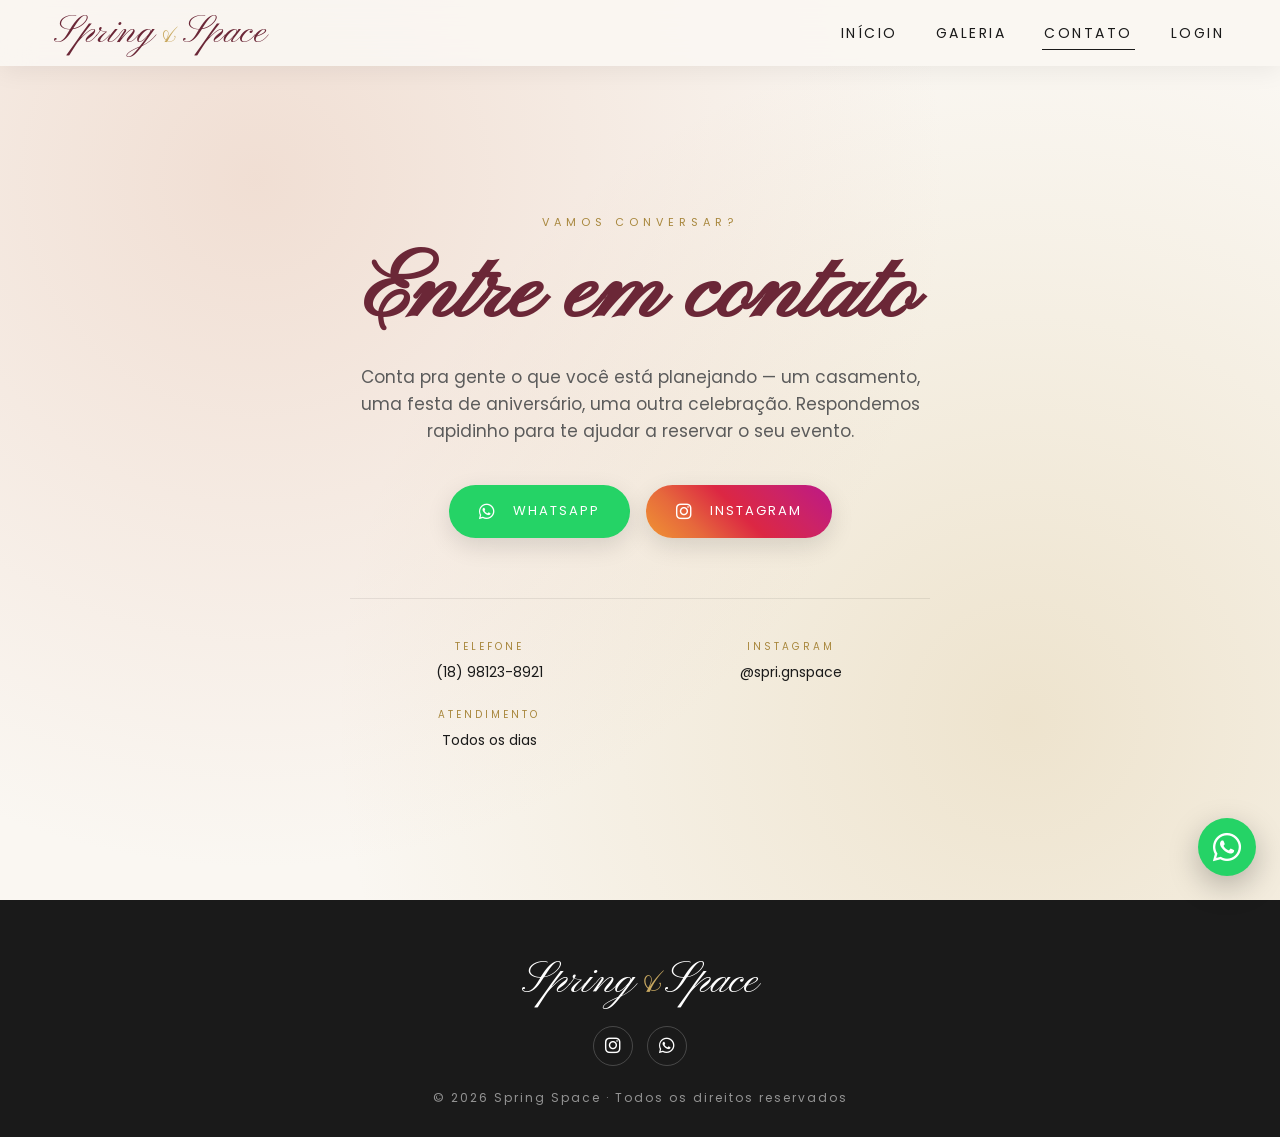
==== contato.html @ 98b64671 "Versão oficial: Adicionado Painel Admin, Ícones Profissionais e Vídeos" ====
<!DOCTYPE html>
<html lang="pt-br">
<head>
<meta charset="UTF-8">
<meta name="viewport" content="width=device-width, initial-scale=1">
<title>Contato · Spring Space</title>
<meta name="description" content="Entre em contato com o Spring Space pelo WhatsApp ou Instagram e agende uma visita ao espaço.">

<link rel="preconnect" href="https://fonts.googleapis.com">
<link rel="preconnect" href="https://fonts.gstatic.com" crossorigin>
<link href="https://fonts.googleapis.com/css2?family=Playfair+Display:ital,wght@0,400;0,500;0,600;1,400&family=Pinyon+Script&family=Great+Vibes&family=Poppins:wght@300;400;500;600&display=swap" rel="stylesheet">
<link rel="stylesheet" href="https://cdnjs.cloudflare.com/ajax/libs/font-awesome/6.5.1/css/all.min.css">

<link rel="stylesheet" href="css/style.css">
</head>
<body>

<header id="site-header" class="scrolled">
    <div class="logo"><a href="index.html">Spring<span class="amp">&amp;</span>Space</a></div>
    <button class="burger" id="burger" aria-label="Abrir menu"><span></span><span></span><span></span></button>
    <nav id="site-nav">
        <a href="index.html">Início</a>
        <a href="galeria.html">Galeria</a>
        <a href="contato.html" class="active">Contato</a>
        <a href="login.html">Login</a>
    </nav>
</header>

<section class="contato">
    <div class="contato-card reveal">
        <span class="eyebrow">Vamos conversar?</span>
        <h2>Entre em contato</h2>
        <p>Conta pra gente o que você está planejando — um casamento, uma festa de aniversário, uma outra celebração. Respondemos rapidinho para te ajudar a reservar o seu evento.</p>

        <div class="contato-buttons">
            <a href="https://wa.me/5518981238921" class="btn-contato whats" target="_blank" rel="noopener">
                <i class="fab fa-whatsapp"></i> <span>WhatsApp</span>
            </a>
            <a href="https://www.instagram.com/spri.gnspace" class="btn-contato insta" target="_blank" rel="noopener">
                <i class="fab fa-instagram"></i> <span>Instagram</span>
            </a>
        </div>

        <div class="contato-info">
            <div>
                <div class="label">Telefone</div>
                <div class="value">(18) 98123-8921</div>
            </div>
            <div>
                <div class="label">Instagram</div>
                <div class="value">@spri.gnspace</div>
            </div>
            <div>
                <div class="label">Atendimento</div>
                <div class="value">Todos os dias</div>
            </div>
        </div>
    </div>
</section>

<footer>
    <div class="foot-sig">Spring<span class="amp">&amp;</span>Space</div>
    <div class="socials">
        <a href="https://www.instagram.com/spri.gnspace" target="_blank" rel="noopener" aria-label="Instagram"><i class="fab fa-instagram"></i></a>
        <a href="https://wa.me/5518981238921" target="_blank" rel="noopener" aria-label="WhatsApp"><i class="fab fa-whatsapp"></i></a>
    </div>
    <p class="copy">© <span id="year">2026</span> Spring Space · Todos os direitos reservados</p>
</footer>

<a href="https://wa.me/5518981238921" class="whatsapp-float" target="_blank" rel="noopener" aria-label="WhatsApp"><i class="fab fa-whatsapp"></i></a>
<button class="back-top" aria-label="Voltar ao topo" title="Voltar ao topo">↑</button>

<script src="js/script.js"></script>
</body>
</html>
---- css/style.css ----
/* =========================================================
   Spring Space — Visual Identity
   Palette: ivory, rose, burgundy, gold, charcoal
   Type:    Playfair Display (serif) + Poppins (body) + Pinyon Script (signature)
   ========================================================= */

:root {
    --ivory: #faf7f2;
    --cream: #f2ebe1;
    --rose:  #e7c6b5;
    --gold:  #c9a961;
    --gold-dark: #a8873d;
    --burgundy: #6b2737;
    --charcoal: #1a1a1a;
    --muted: #5b5b5b;
    --white: #ffffff;
    --shadow-sm: 0 4px 14px rgba(0,0,0,0.08);
    --shadow-md: 0 14px 40px rgba(0,0,0,0.18);
    --shadow-lg: 0 30px 80px rgba(0,0,0,0.35);
    --radius: 14px;
    --ease: cubic-bezier(.22,.61,.36,1);
}

/* RESET */
*, *::before, *::after {
    margin: 0;
    padding: 0;
    box-sizing: border-box;
}

html { scroll-behavior: smooth; }

body {
    font-family: 'Poppins', system-ui, sans-serif;
    background: var(--ivory);
    color: var(--charcoal);
    line-height: 1.6;
    overflow-x: hidden;
    -webkit-font-smoothing: antialiased;
}

img { display: block; max-width: 100%; }

/* =========================================================
   HEADER / NAV
   ========================================================= */
header {
    position: fixed;
    inset: 0 0 auto 0;
    padding: 22px 54px;
    display: flex;
    justify-content: space-between;
    align-items: center;
    z-index: 1000;
    transition: background .4s var(--ease), padding .4s var(--ease), box-shadow .4s var(--ease);
}

header.scrolled {
    background: rgba(250, 247, 242, 0.92);
    backdrop-filter: blur(16px);
    -webkit-backdrop-filter: blur(16px);
    padding: 14px 54px;
    box-shadow: 0 6px 24px rgba(0,0,0,0.06);
}

/* Signature logo */
.logo {
    font-family: 'Pinyon Script', 'Great Vibes', cursive;
    font-weight: 400;
    font-size: clamp(30px, 3vw, 44px);
    color: var(--white);
    letter-spacing: .5px;
    text-shadow: 0 2px 18px rgba(0,0,0,0.35);
    transition: color .4s var(--ease), text-shadow .4s var(--ease);
    line-height: 1;
}
.logo a { color: inherit; text-decoration: none; }
.logo .amp { color: var(--gold); font-size: .85em; margin: 0 .05em; }

header.scrolled .logo {
    color: var(--burgundy);
    text-shadow: none;
}

/* Nav */
nav {
    display: flex;
    gap: 34px;
    align-items: center;
}
nav a {
    color: var(--white);
    text-decoration: none;
    font-size: 14px;
    font-weight: 400;
    letter-spacing: 2.5px;
    text-transform: uppercase;
    position: relative;
    padding: 6px 2px;
    transition: color .3s var(--ease);
}
nav a::after {
    content: "";
    position: absolute;
    left: 0; bottom: 0;
    width: 0%; height: 1.5px;
    background: currentColor;
    transition: width .4s var(--ease);
}
nav a:hover::after,
nav a.active::after { width: 100%; }
header.scrolled nav a { color: var(--charcoal); }

/* Mobile burger */
.burger {
    display: none;
    width: 30px; height: 22px;
    background: transparent;
    border: none;
    cursor: pointer;
    position: relative;
}
.burger span {
    position: absolute;
    left: 0; right: 0;
    height: 2px;
    background: var(--white);
    transition: transform .35s var(--ease), top .35s var(--ease), opacity .2s var(--ease), background .35s var(--ease);
}
.burger span:nth-child(1) { top: 2px; }
.burger span:nth-child(2) { top: 10px; }
.burger span:nth-child(3) { top: 18px; }
header.scrolled .burger span { background: var(--charcoal); }
.burger.open span:nth-child(1) { top: 10px; transform: rotate(45deg); }
.burger.open span:nth-child(2) { opacity: 0; }
.burger.open span:nth-child(3) { top: 10px; transform: rotate(-45deg); }

/* =========================================================
   HERO
   ========================================================= */
.hero {
    position: relative;
    min-height: 100vh;
    display: flex;
    align-items: center;
    justify-content: center;
    text-align: center;
    color: var(--white);
    overflow: hidden;
}
.hero-slides {
    position: absolute; inset: 0;
    z-index: 0;
}
.hero-slide {
    position: absolute; inset: 0;
    background-size: cover;
    background-position: center;
    opacity: 0;
    transform: scale(1.08);
    transition: opacity 1.6s var(--ease), transform 8s ease-out;
}
.hero-slide.active {
    opacity: 1;
    transform: scale(1);
}
.hero::before {
    content: "";
    position: absolute; inset: 0;
    background: linear-gradient(180deg, rgba(0,0,0,.35) 0%, rgba(0,0,0,.55) 100%);
    z-index: 1;
}
.hero-content {
    position: relative;
    z-index: 2;
    padding: 0 24px;
    max-width: 900px;
}
.hero .brand-signature {
    font-family: 'Pinyon Script', 'Great Vibes', cursive;
    font-size: clamp(64px, 11vw, 150px);
    line-height: 1;
    color: var(--white);
    text-shadow: 0 6px 40px rgba(0,0,0,.45);
    opacity: 0;
    transform: translateY(30px);
    animation: signatureIn 1.8s var(--ease) forwards;
}
.hero .brand-signature .amp {
    color: var(--gold);
    font-size: .85em;
    display: inline-block;
    margin: 0 .08em;
}
.hero .kicker {
    display: inline-block;
    font-size: 12px;
    letter-spacing: 5px;
    text-transform: uppercase;
    margin-bottom: 18px;
    color: var(--gold);
    opacity: 0;
    animation: fadeUp .9s var(--ease) .3s forwards;
}
.hero .tagline {
    margin-top: 18px;
    font-family: 'Playfair Display', serif;
    font-weight: 400;
    font-size: clamp(18px, 2.2vw, 26px);
    font-style: italic;
    letter-spacing: .5px;
    opacity: 0;
    animation: fadeUp 1s var(--ease) 1s forwards;
}
.hero .hero-cta {
    margin-top: 36px;
    display: inline-flex;
    gap: 14px;
    flex-wrap: wrap;
    justify-content: center;
    opacity: 0;
    animation: fadeUp 1s var(--ease) 1.4s forwards;
}
.scroll-hint {
    position: absolute;
    bottom: 28px;
    left: 50%;
    transform: translateX(-50%);
    z-index: 2;
    color: var(--white);
    font-size: 11px;
    letter-spacing: 3px;
    text-transform: uppercase;
    opacity: .85;
    display: flex;
    flex-direction: column;
    align-items: center;
    gap: 8px;
}
.scroll-hint .line {
    width: 1px; height: 40px;
    background: var(--white);
    position: relative;
    overflow: hidden;
}
.scroll-hint .line::after {
    content: "";
    position: absolute;
    top: -40px; left: 0;
    width: 100%; height: 40px;
    background: var(--gold);
    animation: scrollLine 2.4s var(--ease) infinite;
}

/* =========================================================
   BUTTONS
   ========================================================= */
.btn {
    position: relative;
    display: inline-flex;
    align-items: center;
    gap: 10px;
    padding: 14px 32px;
    font-size: 12px;
    letter-spacing: 3px;
    text-transform: uppercase;
    text-decoration: none;
    border: 1.5px solid currentColor;
    color: var(--white);
    background: transparent;
    overflow: hidden;
    transition: color .35s var(--ease), border-color .35s var(--ease), transform .35s var(--ease);
    cursor: pointer;
}
.btn::before {
    content: "";
    position: absolute;
    inset: 0;
    background: var(--white);
    transform: translateY(101%);
    transition: transform .45s var(--ease);
    z-index: 0;
}
.btn > * { position: relative; z-index: 1; }
.btn:hover { color: var(--burgundy); border-color: var(--white); }
.btn:hover::before { transform: translateY(0); }

.btn-solid {
    color: var(--charcoal);
    background: var(--gold);
    border-color: var(--gold);
}
.btn-solid::before { background: var(--burgundy); }
.btn-solid:hover { color: var(--white); border-color: var(--burgundy); }

/* =========================================================
   GENERIC SECTION
   ========================================================= */
section { padding: clamp(70px, 10vw, 130px) 24px; }
.container { max-width: 1200px; margin: 0 auto; }

.section-head {
    text-align: center;
    margin-bottom: 60px;
}
.section-head .eyebrow {
    display: inline-block;
    font-size: 11px;
    letter-spacing: 5px;
    text-transform: uppercase;
    color: var(--gold-dark);
    margin-bottom: 14px;
}
.section-head h2 {
    font-family: 'Playfair Display', serif;
    font-weight: 500;
    font-size: clamp(30px, 4.5vw, 52px);
    color: var(--burgundy);
    margin-bottom: 12px;
    line-height: 1.15;
}
.section-head h2 em {
    font-family: 'Pinyon Script', cursive;
    font-style: normal;
    color: var(--gold);
    font-size: 1.25em;
    font-weight: 400;
}
.section-head p {
    max-width: 680px;
    margin: 0 auto;
    color: var(--muted);
    font-size: 16px;
}

/* =========================================================
   ABOUT
   ========================================================= */
.sobre {
    background:
        radial-gradient(circle at 80% 20%, rgba(201,169,97,0.08), transparent 60%),
        var(--ivory);
    position: relative;
}
.sobre-grid {
    display: grid;
    grid-template-columns: 1fr 1fr;
    gap: clamp(30px, 6vw, 80px);
    align-items: center;
}
.sobre-text h2 {
    font-family: 'Playfair Display', serif;
    font-weight: 500;
    font-size: clamp(30px, 4vw, 48px);
    color: var(--burgundy);
    line-height: 1.15;
    margin-bottom: 22px;
}
.sobre-text h2 em {
    font-family: 'Pinyon Script', cursive;
    font-style: normal;
    color: var(--gold);
    font-size: 1.2em;
}
.sobre-text .eyebrow {
    display: inline-block;
    font-size: 11px;
    letter-spacing: 5px;
    text-transform: uppercase;
    color: var(--gold-dark);
    margin-bottom: 14px;
}
.sobre-text p {
    color: var(--muted);
    margin-bottom: 18px;
}
.sobre-image {
    position: relative;
    aspect-ratio: 4/5;
    border-radius: var(--radius);
    overflow: hidden;
    box-shadow: var(--shadow-md);
}
.sobre-image img {
    width: 100%; height: 100%;
    object-fit: cover;
    transition: transform 1.2s var(--ease);
}
.sobre-image:hover img { transform: scale(1.05); }
.sobre-image::before {
    content: "";
    position: absolute;
    inset: -20px;
    border: 2px solid var(--gold);
    border-radius: var(--radius);
    z-index: -1;
    transform: translate(24px, 24px);
}

/* =========================================================
   SERVIÇOS
   ========================================================= */
.servicos { background: var(--cream); }
.servicos-grid {
    display: grid;
    grid-template-columns: repeat(auto-fit, minmax(230px, 1fr));
    gap: 24px;
}
.servico {
    background: var(--white);
    padding: 40px 28px;
    border-radius: var(--radius);
    text-align: center;
    box-shadow: var(--shadow-sm);
    transition: transform .5s var(--ease), box-shadow .5s var(--ease);
    border: 1px solid transparent;
}
.servico:hover {
    transform: translateY(-8px);
    box-shadow: var(--shadow-md);
    border-color: var(--gold);
}
.servico .icon {
    font-size: 32px;
    margin-bottom: 14px;
    display: inline-block;
    transition: transform .5s var(--ease);
}
.servico:hover .icon { transform: scale(1.15) rotate(-6deg); }
.servico h3 {
    font-family: 'Playfair Display', serif;
    font-weight: 500;
    font-size: 20px;
    color: var(--burgundy);
    margin-bottom: 8px;
}
.servico p {
    color: var(--muted);
    font-size: 14px;
}

/* =========================================================
   GALLERY PREVIEW (home)
   ========================================================= */
.preview-grid {
    display: grid;
    grid-template-columns: repeat(3, 1fr);
    gap: 14px;
    margin-bottom: 40px;
}
.preview-grid .tile {
    position: relative;
    overflow: hidden;
    border-radius: var(--radius);
    aspect-ratio: 4/5;
    box-shadow: var(--shadow-sm);
}
.preview-grid .tile:nth-child(1) { grid-row: span 2; aspect-ratio: auto; }
.preview-grid .tile img {
    width: 100%; height: 100%;
    object-fit: cover;
    transition: transform 1.2s var(--ease), filter .6s var(--ease);
}
.preview-grid .tile:hover img { transform: scale(1.08); filter: brightness(.85); }
.preview-grid .tile::after {
    content: "";
    position: absolute;
    inset: 0;
    background: linear-gradient(180deg, transparent 55%, rgba(0,0,0,.55));
    opacity: 0;
    transition: opacity .4s var(--ease);
}
.preview-grid .tile:hover::after { opacity: 1; }
.preview-cta { text-align: center; }

/* =========================================================
   GALERIA (full page)
   ========================================================= */
.galeria-page { padding-top: 160px; }

.gallery-filters {
    display: flex;
    justify-content: center;
    flex-wrap: wrap;
    gap: 10px;
    margin-bottom: 50px;
}
.gallery-filters button {
    background: transparent;
    border: 1px solid rgba(0,0,0,0.12);
    color: var(--charcoal);
    padding: 10px 22px;
    font-size: 12px;
    letter-spacing: 2.5px;
    text-transform: uppercase;
    font-family: inherit;
    cursor: pointer;
    border-radius: 999px;
    transition: all .35s var(--ease);
}
.gallery-filters button:hover { border-color: var(--gold); color: var(--gold-dark); }
.gallery-filters button.active {
    background: var(--burgundy);
    color: var(--white);
    border-color: var(--burgundy);
}

.galeria {
    display: grid;
    grid-template-columns: repeat(auto-fit, minmax(300px, 1fr));
    gap: 26px;
    max-width: 1280px;
    margin: 0 auto;
}

.evento {
    position: relative;
    background: var(--white);
    border-radius: var(--radius);
    overflow: hidden;
    box-shadow: var(--shadow-sm);
    transition: transform .5s var(--ease), box-shadow .5s var(--ease);
    opacity: 0;
    transform: translateY(40px);
    cursor: pointer;
}
.evento.show { opacity: 1; transform: translateY(0); }
.evento:hover {
    transform: translateY(-6px);
    box-shadow: var(--shadow-md);
}
.evento-media {
    position: relative;
    aspect-ratio: 4/5;
    overflow: hidden;
}
.evento-media img, .evento-media video {
    width: 100%; height: 100%;
    object-fit: cover;
    transition: transform 1.2s var(--ease);
}
.evento:hover .evento-media img,
.evento:hover .evento-media video { transform: scale(1.08); }
.evento-media::after {
    content: "";
    position: absolute;
    inset: 0;
    background: linear-gradient(180deg, transparent 50%, rgba(0,0,0,.7));
    pointer-events: none;
}
.evento-badge {
    position: absolute;
    top: 14px; left: 14px;
    background: rgba(255,255,255,.9);
    color: var(--burgundy);
    font-size: 10px;
    letter-spacing: 2px;
    text-transform: uppercase;
    padding: 6px 12px;
    border-radius: 999px;
    z-index: 2;
}
.evento-count {
    position: absolute;
    bottom: 14px; right: 14px;
    color: var(--white);
    font-size: 12px;
    letter-spacing: 1.5px;
    z-index: 2;
    display: flex;
    align-items: center;
    gap: 6px;
}
.evento-caption {
    position: absolute;
    bottom: 0; left: 0; right: 0;
    padding: 28px 22px 22px;
    color: var(--white);
    z-index: 2;
}
.evento-caption h3 {
    font-family: 'Playfair Display', serif;
    font-weight: 500;
    font-size: 22px;
    margin-bottom: 6px;
}
.evento-caption p {
    font-size: 13px;
    opacity: .92;
    line-height: 1.5;
}

/* Video card badge */
.evento.is-video .evento-media::before {
    content: "▶";
    position: absolute;
    top: 50%; left: 50%;
    transform: translate(-50%, -50%);
    z-index: 3;
    width: 68px; height: 68px;
    display: flex;
    align-items: center;
    justify-content: center;
    border-radius: 50%;
    background: rgba(255,255,255,.92);
    color: var(--burgundy);
    font-size: 22px;
    box-shadow: 0 8px 30px rgba(0,0,0,.4);
    transition: transform .4s var(--ease);
}
.evento.is-video:hover .evento-media::before { transform: translate(-50%, -50%) scale(1.1); }

/* Video placeholder (empty state) */
.video-placeholder {
    grid-column: 1 / -1;
    background: linear-gradient(135deg, rgba(107,39,55,.06), rgba(201,169,97,.12));
    border: 2px dashed rgba(107,39,55,.25);
    border-radius: var(--radius);
    padding: 60px 24px;
    text-align: center;
    color: var(--muted);
}
.video-placeholder h3 {
    font-family: 'Playfair Display', serif;
    color: var(--burgundy);
    font-size: 22px;
    margin-bottom: 8px;
}
.video-placeholder code {
    background: rgba(0,0,0,.05);
    padding: 2px 8px;
    border-radius: 4px;
    font-size: 13px;
}

/* =========================================================
   LIGHTBOX
   ========================================================= */
.lightbox {
    position: fixed;
    inset: 0;
    background: rgba(10,10,10,.94);
    display: none;
    justify-content: center;
    align-items: center;
    z-index: 2000;
    padding: 40px 70px;
    opacity: 0;
    transition: opacity .4s var(--ease);
}
.lightbox.open { display: flex; opacity: 1; }
.lightbox-content {
    position: relative;
    max-width: 1100px;
    max-height: 90vh;
    width: 100%;
    display: flex;
    align-items: center;
    justify-content: center;
}
.lightbox-content img,
.lightbox-content video {
    max-width: 100%;
    max-height: 85vh;
    object-fit: contain;
    border-radius: 6px;
    box-shadow: var(--shadow-lg);
    animation: lbIn .4s var(--ease);
}
.lightbox-close,
.lightbox-prev,
.lightbox-next {
    position: absolute;
    background: rgba(255,255,255,.08);
    color: var(--white);
    border: 1px solid rgba(255,255,255,.25);
    width: 48px; height: 48px;
    border-radius: 50%;
    cursor: pointer;
    display: flex;
    align-items: center;
    justify-content: center;
    font-size: 20px;
    font-family: inherit;
    transition: background .3s var(--ease), transform .3s var(--ease);
    z-index: 2;
}
.lightbox-close:hover,
.lightbox-prev:hover,
.lightbox-next:hover { background: var(--gold); color: var(--charcoal); border-color: var(--gold); }
.lightbox-close { top: 24px; right: 24px; }
.lightbox-prev  { left: 24px; top: 50%; transform: translateY(-50%); }
.lightbox-next  { right: 24px; top: 50%; transform: translateY(-50%); }
.lightbox-counter {
    position: absolute;
    bottom: 20px;
    left: 50%;
    transform: translateX(-50%);
    color: rgba(255,255,255,.75);
    font-size: 12px;
    letter-spacing: 2px;
}

/* =========================================================
   CTA STRIP
   ========================================================= */
.cta {
    background:
        linear-gradient(rgba(107,39,55,.75), rgba(107,39,55,.75)),
        var(--bg, #333) center/cover no-repeat;
    color: var(--white);
    text-align: center;
    padding: 120px 24px;
}
.cta h2 {
    font-family: 'Playfair Display', serif;
    font-weight: 500;
    font-size: clamp(28px, 4vw, 46px);
    margin-bottom: 14px;
}
.cta h2 em {
    font-family: 'Pinyon Script', cursive;
    font-style: normal;
    color: var(--gold);
    font-size: 1.25em;
}
.cta p {
    max-width: 600px;
    margin: 0 auto 30px;
    opacity: .92;
}

/* =========================================================
   CONTATO PAGE
   ========================================================= */
.contato {
    min-height: 100vh;
    display: flex;
    align-items: center;
    justify-content: center;
    padding: 140px 24px 80px;
    background:
        radial-gradient(circle at 20% 20%, rgba(231,198,181,.5), transparent 55%),
        radial-gradient(circle at 80% 80%, rgba(201,169,97,.25), transparent 55%),
        var(--ivory);
}
.contato-card {
    max-width: 620px;
    text-align: center;
    padding: 20px;
}
.contato-card .eyebrow {
    display: inline-block;
    font-size: 11px;
    letter-spacing: 5px;
    text-transform: uppercase;
    color: var(--gold-dark);
    margin-bottom: 14px;
}
.contato-card h2 {
    font-family: 'Pinyon Script', cursive;
    font-size: clamp(54px, 8vw, 96px);
    color: var(--burgundy);
    line-height: 1;
    margin-bottom: 22px;
}
.contato-card p {
    color: var(--muted);
    margin-bottom: 40px;
    font-size: 17px;
}
.contato-buttons {
    display: flex;
    gap: 16px;
    flex-wrap: wrap;
    justify-content: center;
}

.btn-contato {
    display: inline-flex;
    align-items: center;
    gap: 12px;
    padding: 16px 30px;
    border-radius: 999px;
    color: var(--white);
    font-size: 13px;
    letter-spacing: 2px;
    text-transform: uppercase;
    text-decoration: none;
    transition: transform .35s var(--ease), box-shadow .35s var(--ease), background .35s var(--ease);
    box-shadow: 0 8px 24px rgba(0,0,0,.12);
}
.btn-contato.whats { background: #25d366; }
.btn-contato.whats:hover { background: #1fb559; transform: translateY(-3px); box-shadow: 0 12px 30px rgba(37,211,102,.4); }
.btn-contato.insta {
    background: linear-gradient(45deg,#f09433 0%,#e6683c 25%,#dc2743 50%,#cc2366 75%,#bc1888 100%);
}
.btn-contato.insta:hover { transform: translateY(-3px); box-shadow: 0 12px 30px rgba(220,39,67,.35); }

.contato-info {
    margin-top: 60px;
    display: grid;
    grid-template-columns: repeat(auto-fit, minmax(180px,1fr));
    gap: 24px;
    border-top: 1px solid rgba(0,0,0,.08);
    padding-top: 40px;
}
.contato-info div { text-align: center; }
.contato-info .label {
    font-size: 10px;
    letter-spacing: 3px;
    text-transform: uppercase;
    color: var(--gold-dark);
    margin-bottom: 6px;
}
.contato-info .value { color: var(--charcoal); font-size: 14px; }

/* =========================================================
   FOOTER
   ========================================================= */
footer {
    background: var(--charcoal);
    color: rgba(255,255,255,.75);
    padding: 60px 24px 30px;
    text-align: center;
}
footer .foot-sig {
    font-family: 'Pinyon Script', cursive;
    color: var(--white);
    font-size: 44px;
    line-height: 1;
    margin-bottom: 10px;
}
footer .foot-sig .amp { color: var(--gold); }
footer .socials {
    display: flex;
    gap: 14px;
    justify-content: center;
    margin: 22px 0;
}
footer .socials a {
    color: var(--white);
    text-decoration: none;
    width: 40px; height: 40px;
    border: 1px solid rgba(255,255,255,.2);
    border-radius: 50%;
    display: inline-flex;
    align-items: center;
    justify-content: center;
    font-size: 13px;
    letter-spacing: 1px;
    transition: background .3s var(--ease), color .3s var(--ease), border-color .3s var(--ease);
}
footer .socials a:hover { background: var(--gold); color: var(--charcoal); border-color: var(--gold); }
footer .copy {
    font-size: 12px;
    letter-spacing: 2px;
    opacity: .7;
}

/* =========================================================
   BACK TO TOP
   ========================================================= */
.back-top {
    position: fixed;
    left: 24px;
    bottom: 24px;
    width: 48px;
    height: 48px;
    border-radius: 50%;
    background: var(--burgundy);
    color: var(--white);
    border: none;
    cursor: pointer;
    display: flex;
    align-items: center;
    justify-content: center;
    font-size: 20px;
    z-index: 999;
    opacity: 0;
    pointer-events: none;
    transform: translateY(20px);
    transition: opacity .4s var(--ease), transform .4s var(--ease), background .3s var(--ease);
    box-shadow: 0 10px 24px rgba(0,0,0,.25);
    font-family: inherit;
}
.back-top.show {
    opacity: 1;
    pointer-events: auto;
    transform: translateY(0);
}
.back-top:hover {
    background: var(--gold);
    color: var(--charcoal);
}

/* =========================================================
   FLOAT WHATSAPP
   ========================================================= */
.whatsapp-float {
    position: fixed;
    bottom: 24px;
    right: 24px;
    width: 58px; height: 58px;
    background: #25d366;
    color: var(--white);
    border-radius: 50%;
    display: flex;
    align-items: center;
    justify-content: center;
    font-size: 28px;
    text-decoration: none;
    box-shadow: 0 10px 30px rgba(0,0,0,.25);
    z-index: 999;
    transition: transform .4s var(--ease), box-shadow .4s var(--ease);
    animation: pulse 2.2s ease-in-out infinite;
}
.whatsapp-float:hover {
    transform: scale(1.1);
    box-shadow: 0 14px 40px rgba(37,211,102,.5);
}

/* =========================================================
   REVEAL ON SCROLL
   ========================================================= */
.reveal {
    opacity: 0;
    transform: translateY(36px);
    transition: opacity 1s var(--ease), transform 1s var(--ease);
}
.reveal.visible {
    opacity: 1;
    transform: translateY(0);
}
.reveal.delay-1 { transition-delay: .15s; }
.reveal.delay-2 { transition-delay: .3s; }
.reveal.delay-3 { transition-delay: .45s; }

/* =========================================================
   KEYFRAMES
   ========================================================= */
@keyframes fadeUp {
    from { opacity: 0; transform: translateY(24px); }
    to   { opacity: 1; transform: translateY(0); }
}
@keyframes signatureIn {
    0%   { opacity: 0; transform: translateY(30px) scale(.95); letter-spacing: 8px; }
    60%  { opacity: 1; letter-spacing: 1px; }
    100% { opacity: 1; transform: translateY(0) scale(1); letter-spacing: .5px; }
}
@keyframes scrollLine {
    0%   { top: -40px; }
    100% { top: 40px; }
}
@keyframes lbIn {
    from { opacity: 0; transform: scale(.96); }
    to   { opacity: 1; transform: scale(1); }
}
@keyframes pulse {
    0%, 100% { box-shadow: 0 10px 30px rgba(0,0,0,.25), 0 0 0 0 rgba(37,211,102,.45); }
    50%      { box-shadow: 0 10px 30px rgba(0,0,0,.25), 0 0 0 16px rgba(37,211,102,0); }
}

/* =========================================================
   RESPONSIVE — mantém o layout de PC também no tablet/celular.
   Só diminuímos paddings, fontes e gaps — nunca empilhamos colunas.
   ========================================================= */
@media (max-width: 900px) {
    header { padding: 16px 22px; gap: 12px; }
    header.scrolled { padding: 12px 22px; }

    nav { gap: 18px; }
    nav a { font-size: 12px; letter-spacing: 1.8px; }

    .logo { font-size: clamp(26px, 6vw, 36px); }

    /* Keep 2-col about on tablets, tighter gap */
    .sobre-grid { gap: 32px; }
    .sobre-image::before { inset: -10px; transform: translate(10px, 10px); }

    /* Keep 3-col preview on tablet */
    .preview-grid { gap: 10px; }

    /* Galeria: aperta o minmax para caber mais colunas */
    .galeria { grid-template-columns: repeat(2, 1fr); gap: 16px; }
    .evento-caption { padding: 22px 16px 16px; }
    .evento-caption h3 { font-size: 18px; }
    .evento-caption p { font-size: 12px; }

    .lightbox { padding: 24px 14px; }
    .lightbox-prev { left: 10px; }
    .lightbox-next { right: 10px; }

    section { padding: 70px 20px; }
}

@media (max-width: 600px) {
    header { padding: 12px 16px; }
    header.scrolled { padding: 10px 16px; }
    nav { gap: 12px; }
    nav a {
        font-size: 10.5px;
        letter-spacing: 1.2px;
        padding: 4px 2px;
    }
    .logo { font-size: clamp(22px, 5.5vw, 30px); }

    .hero .hero-cta { gap: 10px; }
    .btn { padding: 11px 20px; font-size: 11px; letter-spacing: 2px; }

    /* Even on tiny screens we keep 2 columns side by side */
    .sobre-grid { grid-template-columns: 1fr 1fr; gap: 20px; }
    .sobre-text h2 { font-size: clamp(22px, 5vw, 30px); }
    .sobre-text p { font-size: 13px; }

    .servicos-grid { grid-template-columns: repeat(2, 1fr); gap: 14px; }
    .servico { padding: 26px 16px; }
    .servico h3 { font-size: 17px; }
    .servico p { font-size: 12px; }

    .preview-grid { grid-template-columns: repeat(3, 1fr); gap: 8px; }
    .preview-grid .tile:nth-child(1) { grid-row: span 2; aspect-ratio: auto; }

    .galeria { grid-template-columns: repeat(2, 1fr); gap: 12px; }
    .evento-badge { font-size: 9px; padding: 5px 9px; }
    .evento-count { font-size: 11px; }
    .evento-caption { padding: 18px 12px 12px; }
    .evento-caption h3 { font-size: 15px; }
    .evento-caption p { font-size: 11px; line-height: 1.4; }

    .gallery-filters button {
        padding: 8px 14px;
        font-size: 10px;
        letter-spacing: 1.5px;
    }

    section { padding: 54px 14px; }
    .container { padding: 0; }

    .whatsapp-float { width: 50px; height: 50px; font-size: 22px; bottom: 16px; right: 16px; }
    .back-top { width: 42px; height: 42px; font-size: 18px; left: 16px; bottom: 16px; }

    .contato-buttons { gap: 10px; }
    .btn-contato { padding: 13px 22px; font-size: 11px; letter-spacing: 1.5px; }
    .contato-info { grid-template-columns: repeat(3, 1fr); gap: 12px; }
    .contato-info .label { font-size: 9px; letter-spacing: 1.8px; }
    .contato-info .value { font-size: 12px; }

    footer .foot-sig { font-size: 34px; }
}

@media (prefers-reduced-motion: reduce) {
    *, *::before, *::after {
        animation: none !important;
        transition: none !important;
    }
    .hero-slide { opacity: 1; }
    .hero-slide:not(.active) { opacity: 0; }
}


/* =========================================================
   LOGIN PAGE & ICON FIXES
   ========================================================= */
.login-page {
    min-height: 100vh;
    display: flex;
    align-items: center;
    justify-content: center;
    padding: 140px 24px 80px;
    background: 
        radial-gradient(circle at 80% 20%, rgba(201,169,97,0.1), transparent 60%),
        var(--ivory);
}
.login-container {
    background: var(--white);
    padding: 60px 40px;
    border-radius: var(--radius);
    box-shadow: var(--shadow-md);
    max-width: 450px;
    width: 100%;
    text-align: center;
}
.login-container h2 {
    font-family: 'Playfair Display', serif;
    color: var(--burgundy);
    font-size: 32px;
    margin-bottom: 10px;
}
.login-container h2 em {
    font-family: 'Pinyon Script', cursive;
    color: var(--gold);
    font-size: 1.2em;
    font-style: normal;
}
.login-container p {
    color: var(--muted);
    margin-bottom: 30px;
    font-size: 14px;
}
.login-form {
    display: flex;
    flex-direction: column;
    gap: 20px;
}
.input-group {
    position: relative;
    display: flex;
    align-items: center;
}
.input-group i {
    position: absolute;
    left: 16px;
    color: var(--gold);
    font-size: 16px;
}
.input-group input {
    width: 100%;
    padding: 14px 14px 14px 44px;
    border: 1px solid rgba(0,0,0,0.1);
    border-radius: 8px;
    font-family: inherit;
    font-size: 14px;
    transition: border-color .3s var(--ease);
}
.input-group input:focus {
    outline: none;
    border-color: var(--gold);
}
.login-footer {
    margin-top: 24px;
    font-size: 13px;
}
.login-footer a {
    color: var(--muted);
    text-decoration: none;
    transition: color .3s var(--ease);
}
.login-footer a:hover {
    color: var(--burgundy);
}

/* Ensure Font Awesome icons are sized correctly */
.socials a i {
    font-size: 18px;
}
.whatsapp-float i {
    font-size: 32px;
}
.btn-contato i {
    font-size: 18px;
    margin-right: 4px;
}

@media (max-width: 600px) {
    .login-container {
        padding: 40px 24px;
    }
}
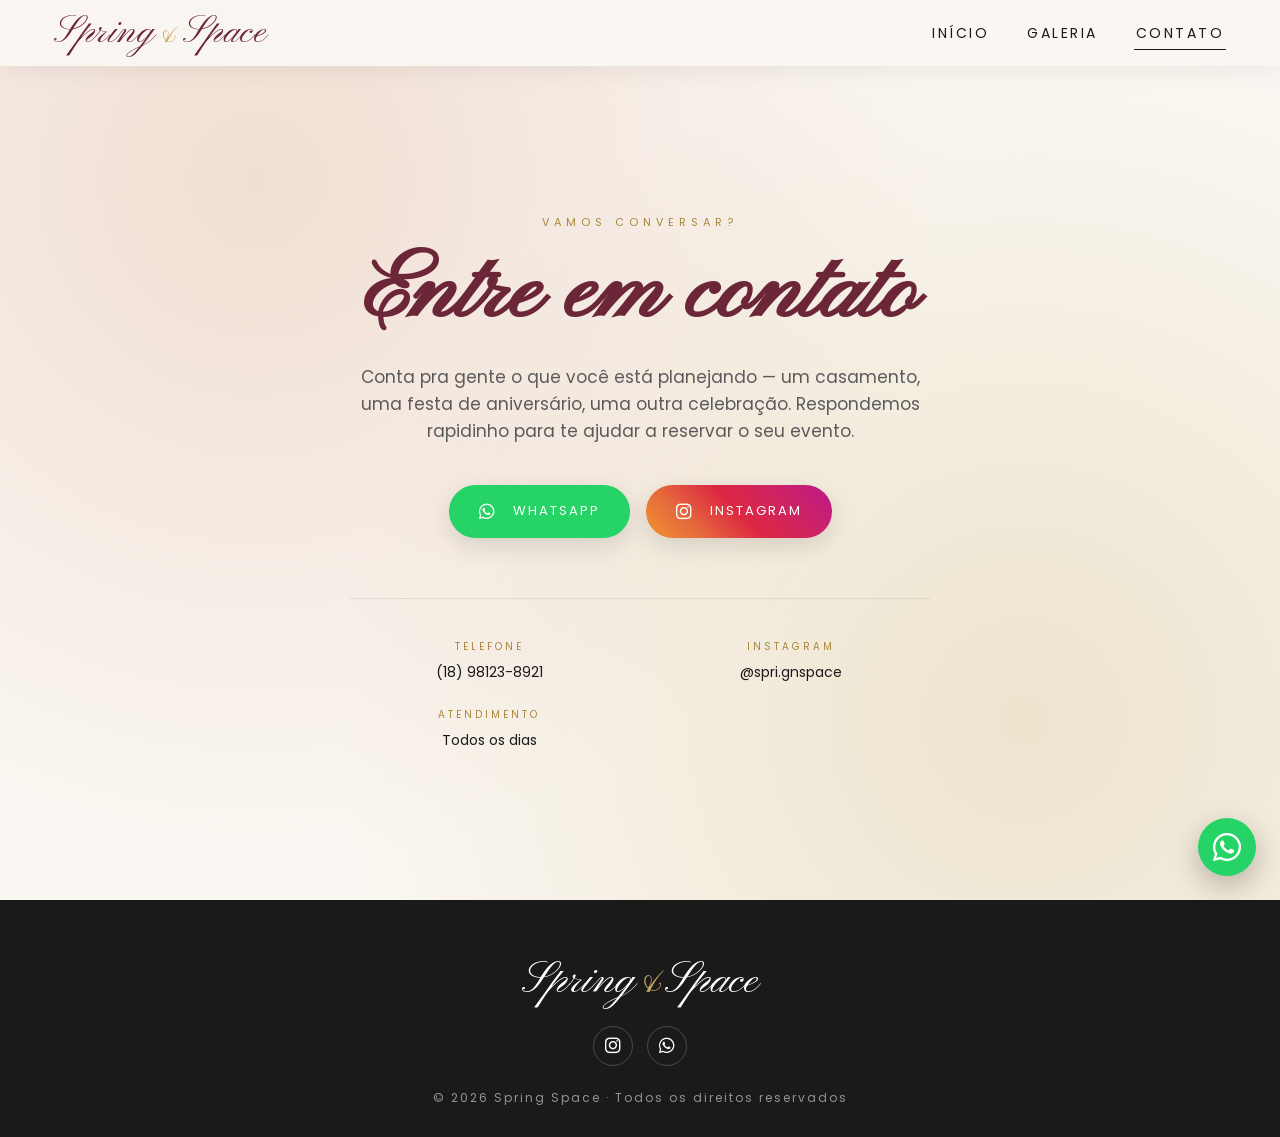
==== commit cd5a319b: "Removendo acesso ao login do site" ====
--- a/contato.html
+++ b/contato.html
@@ -22,7 +22,6 @@
         <a href="index.html">Início</a>
         <a href="galeria.html">Galeria</a>
         <a href="contato.html" class="active">Contato</a>
-        <a href="login.html">Login</a>
     </nav>
 </header>
 
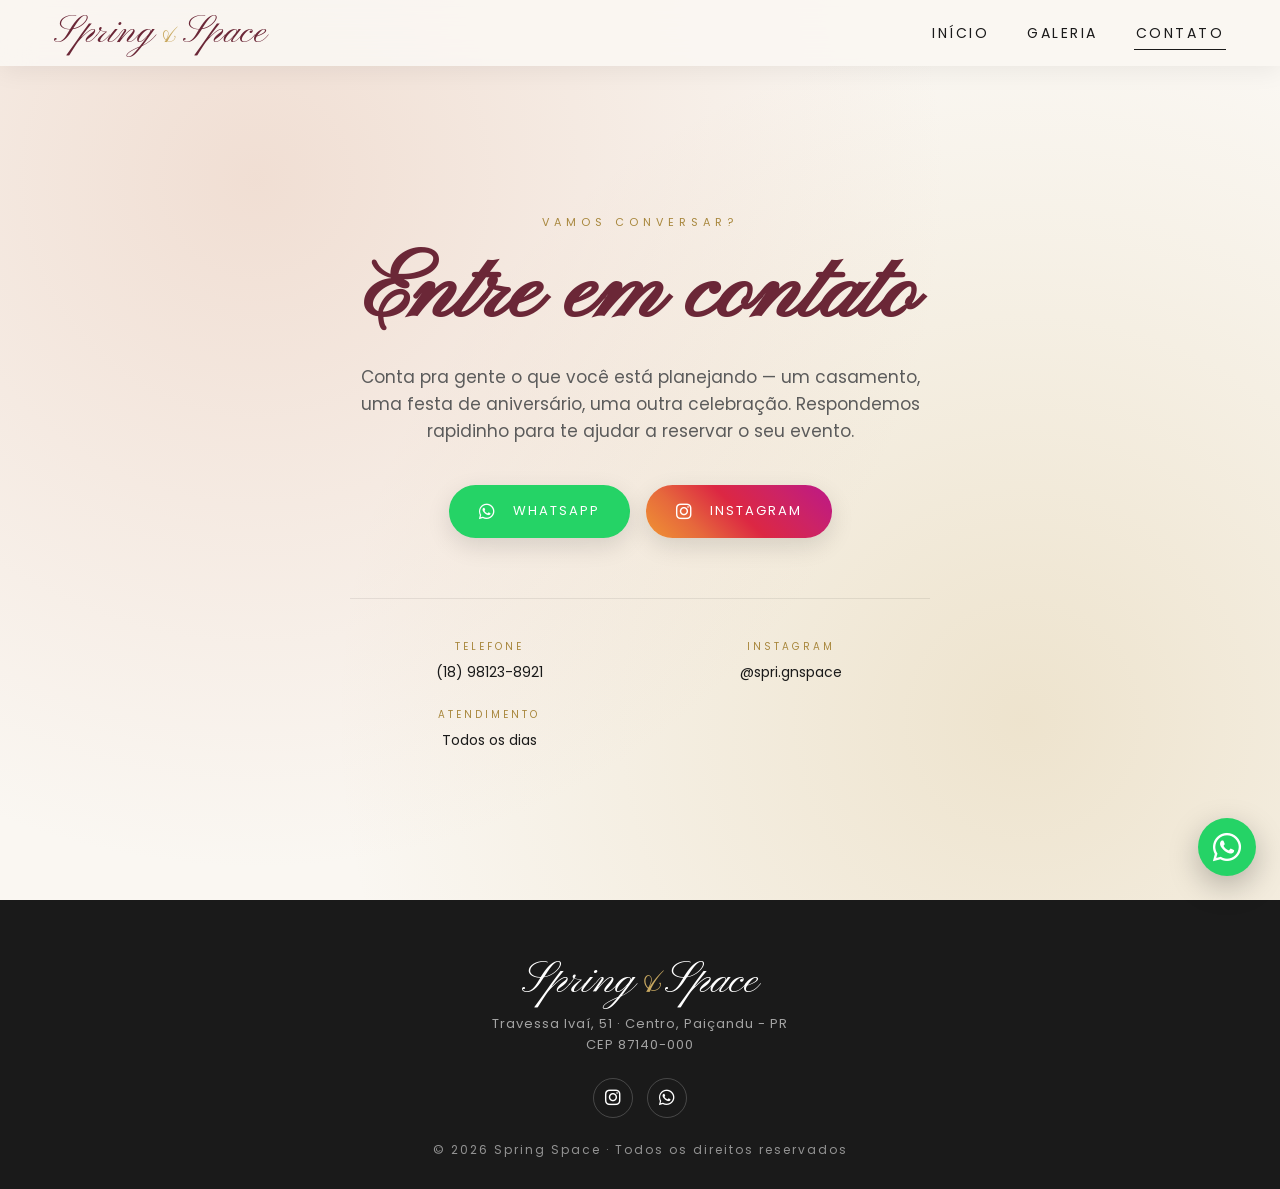
==== commit 4758bc7f: "Adicionando endereço físico no rodapé" ====
--- a/contato.html
+++ b/contato.html
@@ -59,6 +59,7 @@
 
 <footer>
     <div class="foot-sig">Spring<span class="amp">&amp;</span>Space</div>
+    <p class="address">Travessa Ivaí, 51 · Centro, Paiçandu - PR<br>CEP 87140-000</p>
     <div class="socials">
         <a href="https://www.instagram.com/spri.gnspace" target="_blank" rel="noopener" aria-label="Instagram"><i class="fab fa-instagram"></i></a>
         <a href="https://wa.me/5518981238921" target="_blank" rel="noopener" aria-label="WhatsApp"><i class="fab fa-whatsapp"></i></a>
--- a/css/style.css
+++ b/css/style.css
@@ -831,6 +831,12 @@
     line-height: 1;
     margin-bottom: 10px;
 }
+footer .address {
+    font-size: 13px;
+    color: rgba(255,255,255,0.6);
+    letter-spacing: 1px;
+    margin-top: 5px;
+}
 footer .foot-sig .amp { color: var(--gold); }
 footer .socials {
     display: flex;
@@ -995,58 +1001,61 @@
 }
 
 @media (max-width: 600px) {
-    header { padding: 12px 16px; }
+    header { padding: 12px 16px; flex-direction: column; gap: 8px; }
     header.scrolled { padding: 10px 16px; }
-    nav { gap: 12px; }
+    nav { gap: 10px; flex-wrap: wrap; justify-content: center; }
     nav a {
-        font-size: 10.5px;
-        letter-spacing: 1.2px;
+        font-size: 10px;
+        letter-spacing: 1px;
         padding: 4px 2px;
     }
-    .logo { font-size: clamp(22px, 5.5vw, 30px); }
+    .logo { font-size: clamp(22px, 5.5vw, 28px); }
 
     .hero .hero-cta { gap: 10px; }
     .btn { padding: 11px 20px; font-size: 11px; letter-spacing: 2px; }
 
-    /* Even on tiny screens we keep 2 columns side by side */
-    .sobre-grid { grid-template-columns: 1fr 1fr; gap: 20px; }
-    .sobre-text h2 { font-size: clamp(22px, 5vw, 30px); }
-    .sobre-text p { font-size: 13px; }
-
-    .servicos-grid { grid-template-columns: repeat(2, 1fr); gap: 14px; }
-    .servico { padding: 26px 16px; }
-    .servico h3 { font-size: 17px; }
-    .servico p { font-size: 12px; }
-
-    .preview-grid { grid-template-columns: repeat(3, 1fr); gap: 8px; }
-    .preview-grid .tile:nth-child(1) { grid-row: span 2; aspect-ratio: auto; }
-
-    .galeria { grid-template-columns: repeat(2, 1fr); gap: 12px; }
-    .evento-badge { font-size: 9px; padding: 5px 9px; }
-    .evento-count { font-size: 11px; }
-    .evento-caption { padding: 18px 12px 12px; }
-    .evento-caption h3 { font-size: 15px; }
-    .evento-caption p { font-size: 11px; line-height: 1.4; }
+    /* Stacking columns for better spacing on mobile */
+    .sobre-grid { grid-template-columns: 1fr; gap: 30px; }
+    .sobre-text { text-align: center; }
+    .sobre-text h2 { font-size: clamp(26px, 7vw, 34px); }
+    .sobre-text p { font-size: 14px; }
+    .sobre-image { aspect-ratio: 1/1; order: -1; } /* Image on top */
+
+    .servicos-grid { grid-template-columns: 1fr; gap: 16px; }
+    .servico { padding: 30px 20px; }
+    .servico h3 { font-size: 18px; }
+    .servico p { font-size: 13px; }
+
+    .preview-grid { grid-template-columns: repeat(2, 1fr); gap: 10px; }
+    .preview-grid .tile:nth-child(1) { grid-column: span 2; aspect-ratio: 16/9; }
+
+    .galeria { grid-template-columns: 1fr; gap: 20px; }
+    .evento-badge { font-size: 10px; padding: 6px 10px; }
+    .evento-count { font-size: 12px; }
+    .evento-caption { padding: 20px 16px 16px; }
+    .evento-caption h3 { font-size: 18px; }
+    .evento-caption p { font-size: 13px; line-height: 1.5; }
 
     .gallery-filters button {
-        padding: 8px 14px;
-        font-size: 10px;
-        letter-spacing: 1.5px;
+        padding: 8px 16px;
+        font-size: 11px;
+        letter-spacing: 1px;
     }
 
-    section { padding: 54px 14px; }
+    section { padding: 60px 20px; }
     .container { padding: 0; }
 
-    .whatsapp-float { width: 50px; height: 50px; font-size: 22px; bottom: 16px; right: 16px; }
-    .back-top { width: 42px; height: 42px; font-size: 18px; left: 16px; bottom: 16px; }
-
-    .contato-buttons { gap: 10px; }
-    .btn-contato { padding: 13px 22px; font-size: 11px; letter-spacing: 1.5px; }
-    .contato-info { grid-template-columns: repeat(3, 1fr); gap: 12px; }
-    .contato-info .label { font-size: 9px; letter-spacing: 1.8px; }
-    .contato-info .value { font-size: 12px; }
-
-    footer .foot-sig { font-size: 34px; }
+    .whatsapp-float { width: 52px; height: 52px; font-size: 24px; bottom: 20px; right: 20px; }
+    .back-top { width: 44px; height: 44px; font-size: 18px; left: 20px; bottom: 20px; }
+
+    .contato-buttons { gap: 12px; }
+    .btn-contato { padding: 14px 24px; font-size: 12px; letter-spacing: 1px; }
+    .contato-info { grid-template-columns: 1fr; gap: 20px; }
+    .contato-info div { padding: 10px; border-bottom: 1px solid rgba(0,0,0,0.05); }
+    .contato-info .label { font-size: 10px; letter-spacing: 2px; }
+    .contato-info .value { font-size: 14px; }
+
+    footer .foot-sig { font-size: 38px; }
 }
 
 @media (prefers-reduced-motion: reduce) {
